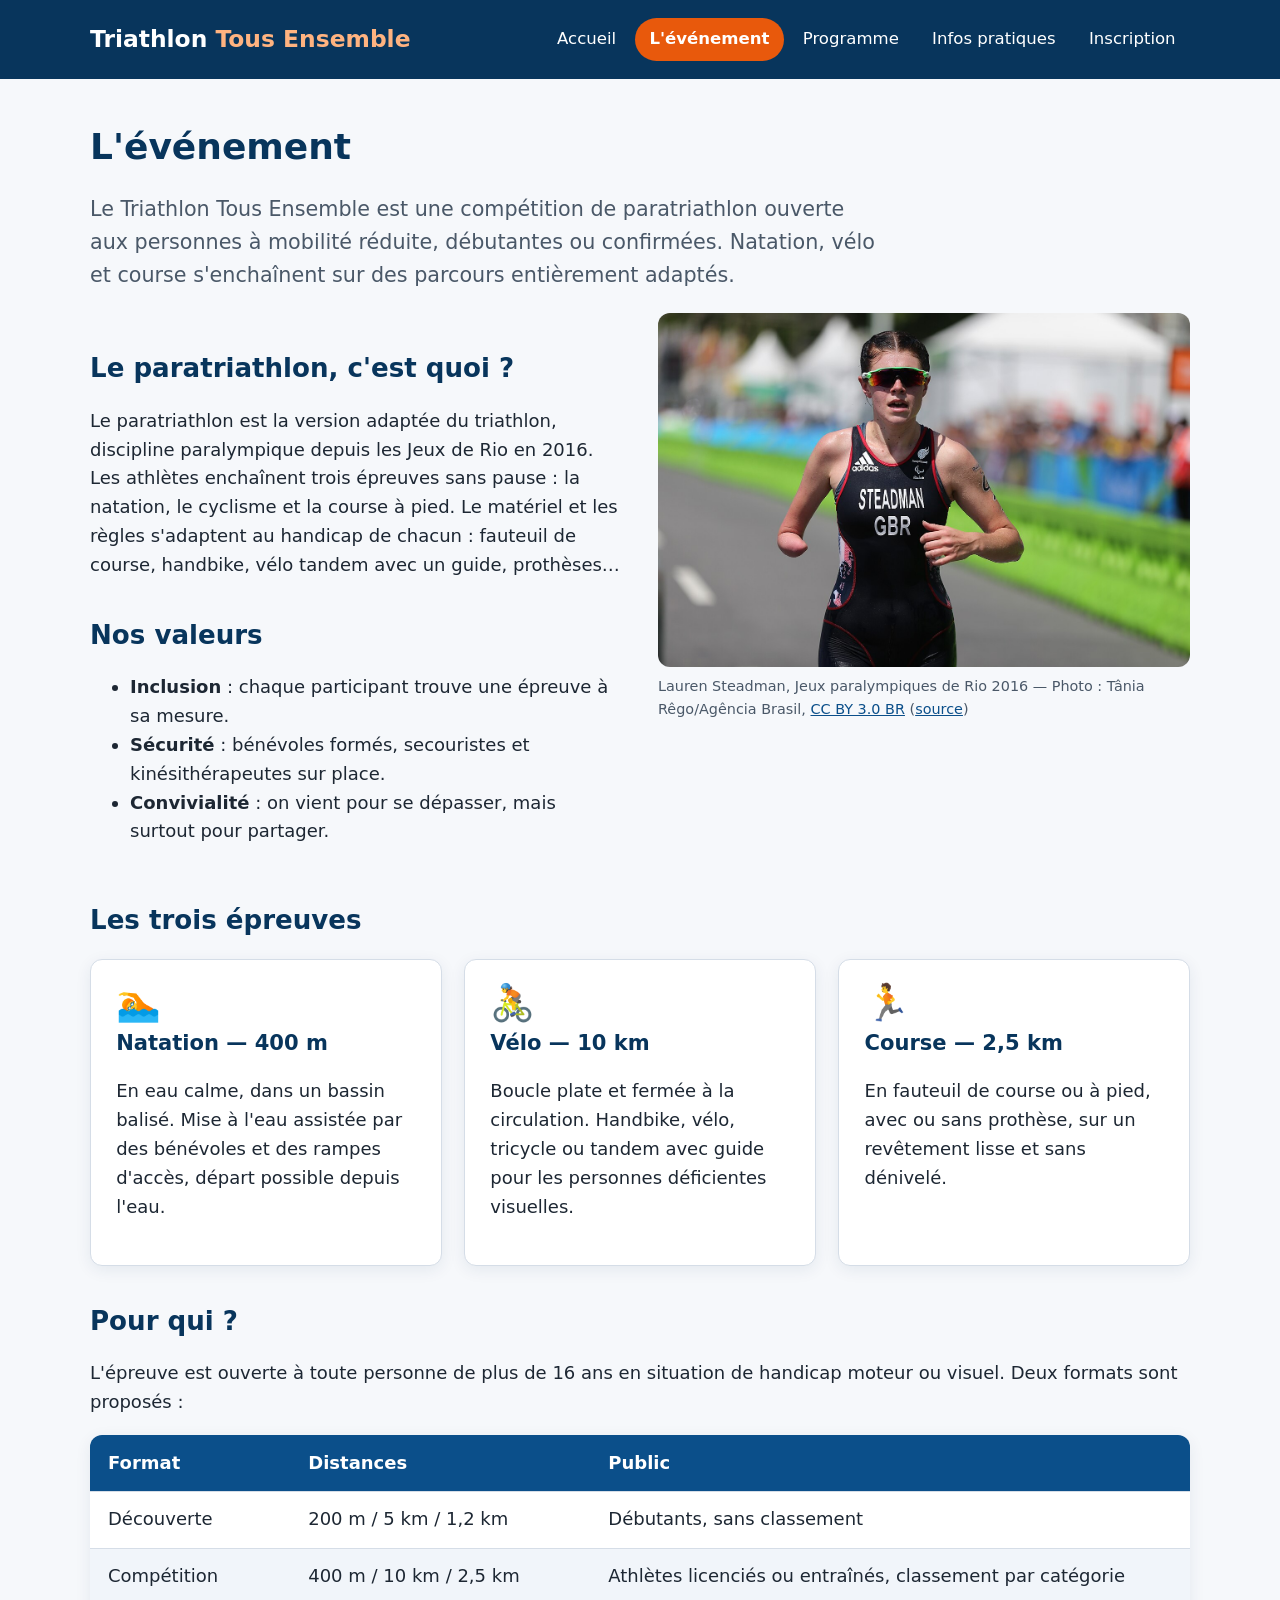
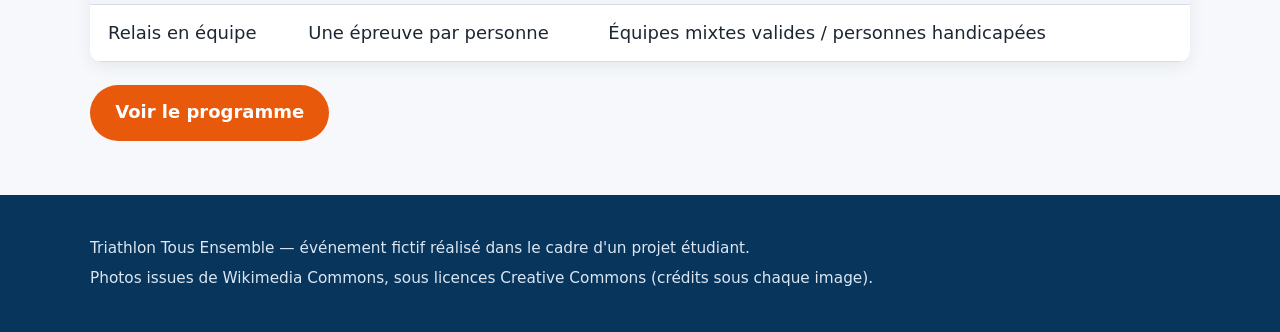
==== evenement.html @ c19a5265 "Site du Triathlon Tous Ensemble : 5 pages, style.css et 3 images Co-Authored-By: Claude Opus 5.5 <no" ====
<!DOCTYPE html>
<html lang="fr">
<head>
  <meta charset="UTF-8">
  <meta name="viewport" content="width=device-width, initial-scale=1.0">
  <title>L'événement — Triathlon Tous Ensemble</title>
  <meta name="description" content="Description du Triathlon Tous Ensemble, un triathlon adapté aux personnes à mobilité réduite.">
  <link rel="stylesheet" href="style.css">
</head>
<body>
  <a class="evitement" href="#contenu">Aller au contenu</a>

  <header class="entete">
    <div class="conteneur">
      <a class="logo" href="index.html">Triathlon <span>Tous Ensemble</span></a>
      <nav class="nav" aria-label="Navigation principale">
        <ul>
          <li><a href="index.html">Accueil</a></li>
          <li><a href="evenement.html" aria-current="page">L'événement</a></li>
          <li><a href="programme.html">Programme</a></li>
          <li><a href="infos-pratiques.html">Infos pratiques</a></li>
          <li><a href="inscription.html">Inscription</a></li>
        </ul>
      </nav>
    </div>
  </header>

  <main id="contenu" class="conteneur">
    <h1>L'événement</h1>
    <p class="chapeau">
      Le Triathlon Tous Ensemble est une compétition de paratriathlon ouverte aux
      personnes à mobilité réduite, débutantes ou confirmées. Natation, vélo et
      course s'enchaînent sur des parcours entièrement adaptés.
    </p>

    <div class="deux-colonnes">
      <div>
        <h2>Le paratriathlon, c'est quoi ?</h2>
        <p>
          Le paratriathlon est la version adaptée du triathlon, discipline
          paralympique depuis les Jeux de Rio en 2016. Les athlètes enchaînent
          trois épreuves sans pause : la natation, le cyclisme et la course à pied.
          Le matériel et les règles s'adaptent au handicap de chacun : fauteuil de
          course, handbike, vélo tandem avec un guide, prothèses…
        </p>
        <h2>Nos valeurs</h2>
        <ul>
          <li><strong>Inclusion</strong> : chaque participant trouve une épreuve à sa mesure.</li>
          <li><strong>Sécurité</strong> : bénévoles formés, secouristes et kinésithérapeutes sur place.</li>
          <li><strong>Convivialité</strong> : on vient pour se dépasser, mais surtout pour partager.</li>
        </ul>
      </div>
      <figure>
        <img src="images/course-a-pied.jpg" width="1280" height="853"
             alt="Une paratriathlète amputée d'un avant-bras court en tenue de compétition sur un parcours bordé de public.">
        <figcaption>
          Lauren Steadman, Jeux paralympiques de Rio 2016 — Photo : Tânia Rêgo/Agência Brasil,
          <a href="https://creativecommons.org/licenses/by/3.0/br/deed.fr">CC BY 3.0 BR</a>
          (<a href="https://commons.wikimedia.org/wiki/File:Lauren_Steadman_Rio2016.jpg">source</a>)
        </figcaption>
      </figure>
    </div>

    <h2>Les trois épreuves</h2>
    <div class="grille">
      <article class="carte">
        <div class="icone" aria-hidden="true">🏊</div>
        <h3>Natation — 400 m</h3>
        <p>
          En eau calme, dans un bassin balisé. Mise à l'eau assistée par des
          bénévoles et des rampes d'accès, départ possible depuis l'eau.
        </p>
      </article>
      <article class="carte">
        <div class="icone" aria-hidden="true">🚴</div>
        <h3>Vélo — 10 km</h3>
        <p>
          Boucle plate et fermée à la circulation. Handbike, vélo, tricycle ou
          tandem avec guide pour les personnes déficientes visuelles.
        </p>
      </article>
      <article class="carte">
        <div class="icone" aria-hidden="true">🏃</div>
        <h3>Course — 2,5 km</h3>
        <p>
          En fauteuil de course ou à pied, avec ou sans prothèse, sur un
          revêtement lisse et sans dénivelé.
        </p>
      </article>
    </div>

    <h2>Pour qui ?</h2>
    <p>
      L'épreuve est ouverte à toute personne de plus de 16 ans en situation de
      handicap moteur ou visuel. Deux formats sont proposés :
    </p>
    <table>
      <caption class="evitement">Formats de course proposés</caption>
      <thead>
        <tr>
          <th scope="col">Format</th>
          <th scope="col">Distances</th>
          <th scope="col">Public</th>
        </tr>
      </thead>
      <tbody>
        <tr>
          <td>Découverte</td>
          <td>200 m / 5 km / 1,2 km</td>
          <td>Débutants, sans classement</td>
        </tr>
        <tr>
          <td>Compétition</td>
          <td>400 m / 10 km / 2,5 km</td>
          <td>Athlètes licenciés ou entraînés, classement par catégorie</td>
        </tr>
        <tr>
          <td>Relais en équipe</td>
          <td>Une épreuve par personne</td>
          <td>Équipes mixtes valides / personnes handicapées</td>
        </tr>
      </tbody>
    </table>

    <div class="actions">
      <a class="bouton" href="programme.html">Voir le programme</a>
    </div>
  </main>

  <footer class="pied">
    <div class="conteneur">
      <p>Triathlon Tous Ensemble — événement fictif réalisé dans le cadre d'un projet étudiant.</p>
      <p>Photos issues de Wikimedia Commons, sous licences Creative Commons (crédits sous chaque image).</p>
    </div>
  </footer>
</body>
</html>
---- style.css ----
/* =========================================================
   Triathlon Tous Ensemble — feuille de style
   ========================================================= */

:root {
  --bleu: #0b4f8a;
  --bleu-fonce: #08355c;
  --orange: #e8590c;
  --vert: #2b8a3e;
  --fond: #f6f8fb;
  --carte: #ffffff;
  --texte: #1d2733;
  --texte-doux: #4a5868;
  --bordure: #d5dde7;
  --rayon: 12px;
  --ombre: 0 4px 16px rgba(8, 53, 92, 0.08);
}

* {
  box-sizing: border-box;
}

html {
  font-size: 112.5%; /* texte un peu plus grand pour la lisibilité */
}

body {
  margin: 0;
  font-family: "Segoe UI", system-ui, -apple-system, Roboto, Arial, sans-serif;
  line-height: 1.6;
  color: var(--texte);
  background: var(--fond);
}

img {
  max-width: 100%;
  height: auto;
  display: block;
}

a {
  color: var(--bleu);
}

a:hover {
  color: var(--orange);
}

/* Focus clavier bien visible (accessibilité) */
a:focus-visible,
button:focus-visible,
input:focus-visible,
select:focus-visible,
textarea:focus-visible {
  outline: 3px solid var(--orange);
  outline-offset: 3px;
}

/* Lien d'évitement */
.evitement {
  position: absolute;
  left: -9999px;
  top: 0;
  background: var(--orange);
  color: #fff;
  padding: 0.6rem 1rem;
  z-index: 100;
}

.evitement:focus {
  left: 1rem;
}

/* ---------- En-tête et navigation ---------- */

.entete {
  background: var(--bleu-fonce);
  color: #fff;
}

.entete .conteneur {
  display: flex;
  flex-wrap: wrap;
  align-items: center;
  justify-content: space-between;
  gap: 0.75rem 2rem;
  padding-top: 1rem;
  padding-bottom: 1rem;
}

.logo {
  font-size: 1.3rem;
  font-weight: 700;
  color: #fff;
  text-decoration: none;
}

.logo span {
  color: #ffb380;
}

.logo:hover {
  color: #fff;
}

.nav ul {
  list-style: none;
  margin: 0;
  padding: 0;
  display: flex;
  flex-wrap: wrap;
  gap: 0.25rem;
}

.nav a {
  display: block;
  padding: 0.45rem 0.8rem;
  border-radius: 999px;
  color: #fff;
  text-decoration: none;
  font-size: 0.92rem;
}

.nav a:hover {
  background: rgba(255, 255, 255, 0.15);
  color: #fff;
}

.nav a[aria-current="page"] {
  background: var(--orange);
  font-weight: 600;
}

/* ---------- Mise en page ---------- */

.conteneur {
  width: min(1100px, 100% - 2rem);
  margin-inline: auto;
}

main {
  padding: 2.5rem 0 3rem;
}

h1,
h2,
h3 {
  line-height: 1.25;
  color: var(--bleu-fonce);
}

h1 {
  font-size: 2rem;
  margin-top: 0;
}

h2 {
  font-size: 1.45rem;
  margin-top: 2.2rem;
}

.chapeau {
  font-size: 1.15rem;
  color: var(--texte-doux);
  max-width: 60ch;
}

/* Bandeau d'accueil */
.banniere {
  display: grid;
  grid-template-columns: 1.1fr 1fr;
  gap: 2rem;
  align-items: center;
  background: var(--carte);
  border-radius: var(--rayon);
  box-shadow: var(--ombre);
  padding: 2rem;
}

.banniere h1 {
  font-size: 2.2rem;
}

.etiquette {
  display: inline-block;
  background: #fff1e6;
  color: #a33f06;
  font-weight: 600;
  font-size: 0.85rem;
  padding: 0.25rem 0.7rem;
  border-radius: 999px;
  margin-bottom: 0.8rem;
}

/* Cartes */
.grille {
  display: grid;
  grid-template-columns: repeat(auto-fit, minmax(240px, 1fr));
  gap: 1.25rem;
  margin-top: 1.25rem;
}

.carte {
  background: var(--carte);
  border: 1px solid var(--bordure);
  border-radius: var(--rayon);
  padding: 1.4rem;
  box-shadow: var(--ombre);
}

.carte h2,
.carte h3 {
  margin-top: 0;
}

.carte .icone {
  font-size: 2rem;
  line-height: 1;
  margin-bottom: 0.5rem;
}

/* Bloc à compléter par l'étudiant */
.a-completer {
  background: #fff8db;
  border: 1px dashed #c9a400;
  padding: 0 0.3rem;
  border-radius: 4px;
}

/* Figures et crédits photo */
figure {
  margin: 0;
}

figure img {
  border-radius: var(--rayon);
}

figcaption {
  font-size: 0.8rem;
  color: var(--texte-doux);
  margin-top: 0.4rem;
}

.deux-colonnes {
  display: grid;
  grid-template-columns: 1fr 1fr;
  gap: 2rem;
  align-items: start;
}

/* Boutons */
.bouton {
  display: inline-block;
  background: var(--orange);
  color: #fff;
  font-weight: 600;
  text-decoration: none;
  padding: 0.75rem 1.4rem;
  border: none;
  border-radius: 999px;
  font-size: 1rem;
  cursor: pointer;
}

.bouton:hover {
  background: #c94a06;
  color: #fff;
}

.bouton.secondaire {
  background: transparent;
  color: var(--bleu);
  border: 2px solid var(--bleu);
}

.bouton.secondaire:hover {
  background: var(--bleu);
  color: #fff;
}

.actions {
  display: flex;
  flex-wrap: wrap;
  gap: 0.75rem;
  margin-top: 1.25rem;
}

/* ---------- Programme (frise) ---------- */

.frise {
  list-style: none;
  padding: 0;
  margin: 1.5rem 0 0;
  border-left: 4px solid var(--bleu);
}

.frise li {
  position: relative;
  padding: 0 0 1.5rem 1.5rem;
}

.frise li::before {
  content: "";
  position: absolute;
  left: -12px;
  top: 0.35rem;
  width: 20px;
  height: 20px;
  border-radius: 50%;
  background: var(--carte);
  border: 4px solid var(--orange);
}

.frise .heure {
  display: inline-block;
  font-weight: 700;
  color: var(--bleu-fonce);
  min-width: 4.5rem;
}

.frise h3 {
  display: inline;
  font-size: 1.1rem;
}

.frise p {
  margin: 0.3rem 0 0;
  color: var(--texte-doux);
}

/* ---------- Tableaux ---------- */

table {
  width: 100%;
  border-collapse: collapse;
  background: var(--carte);
  border-radius: var(--rayon);
  overflow: hidden;
  box-shadow: var(--ombre);
  margin-top: 1rem;
}

th,
td {
  text-align: left;
  padding: 0.75rem 1rem;
  border-bottom: 1px solid var(--bordure);
}

th {
  background: var(--bleu);
  color: #fff;
}

tbody tr:nth-child(even) {
  background: #f1f5fa;
}

/* ---------- Formulaire ---------- */

.formulaire {
  background: var(--carte);
  border: 1px solid var(--bordure);
  border-radius: var(--rayon);
  padding: 2rem;
  box-shadow: var(--ombre);
  max-width: 760px;
}

fieldset {
  border: 1px solid var(--bordure);
  border-radius: var(--rayon);
  padding: 1rem 1.25rem 1.25rem;
  margin: 0 0 1.5rem;
}

legend {
  font-weight: 700;
  color: var(--bleu-fonce);
  padding: 0 0.4rem;
}

.champ {
  margin-top: 1rem;
}

.champ label {
  display: block;
  font-weight: 600;
  margin-bottom: 0.3rem;
}

.ligne {
  display: grid;
  grid-template-columns: 1fr 1fr;
  gap: 0 1rem;
}

input[type="text"],
input[type="email"],
input[type="tel"],
input[type="date"],
select,
textarea {
  width: 100%;
  padding: 0.65rem 0.75rem;
  font: inherit;
  border: 2px solid var(--bordure);
  border-radius: 8px;
  background: #fff;
}

input:focus,
select:focus,
textarea:focus {
  border-color: var(--bleu);
}

.choix {
  display: flex;
  align-items: flex-start;
  gap: 0.5rem;
  margin-top: 0.5rem;
  font-weight: 400;
}

.choix input {
  width: 1.2rem;
  height: 1.2rem;
  margin-top: 0.25rem;
  flex-shrink: 0;
}

.aide {
  font-size: 0.85rem;
  color: var(--texte-doux);
  margin: 0.25rem 0 0;
}

.obligatoire {
  color: #b02a00;
}

.confirmation {
  background: #e8f6ec;
  border: 2px solid var(--vert);
  border-radius: var(--rayon);
  padding: 1rem 1.25rem;
  margin-bottom: 1.5rem;
}

/* ---------- Pied de page ---------- */

.pied {
  background: var(--bleu-fonce);
  color: #dbe6f3;
  padding: 2rem 0;
  font-size: 0.85rem;
}

.pied a {
  color: #fff;
}

.pied p {
  margin: 0.3rem 0;
}

/* ---------- Écrans étroits ---------- */

@media (max-width: 760px) {
  html {
    font-size: 100%;
  }

  .banniere,
  .deux-colonnes,
  .ligne {
    grid-template-columns: 1fr;
  }

  .banniere {
    padding: 1.25rem;
  }

  .banniere h1,
  h1 {
    font-size: 1.7rem;
  }

  .formulaire {
    padding: 1.25rem;
  }

  table {
    font-size: 0.9rem;
  }

  th,
  td {
    padding: 0.6rem;
  }
}
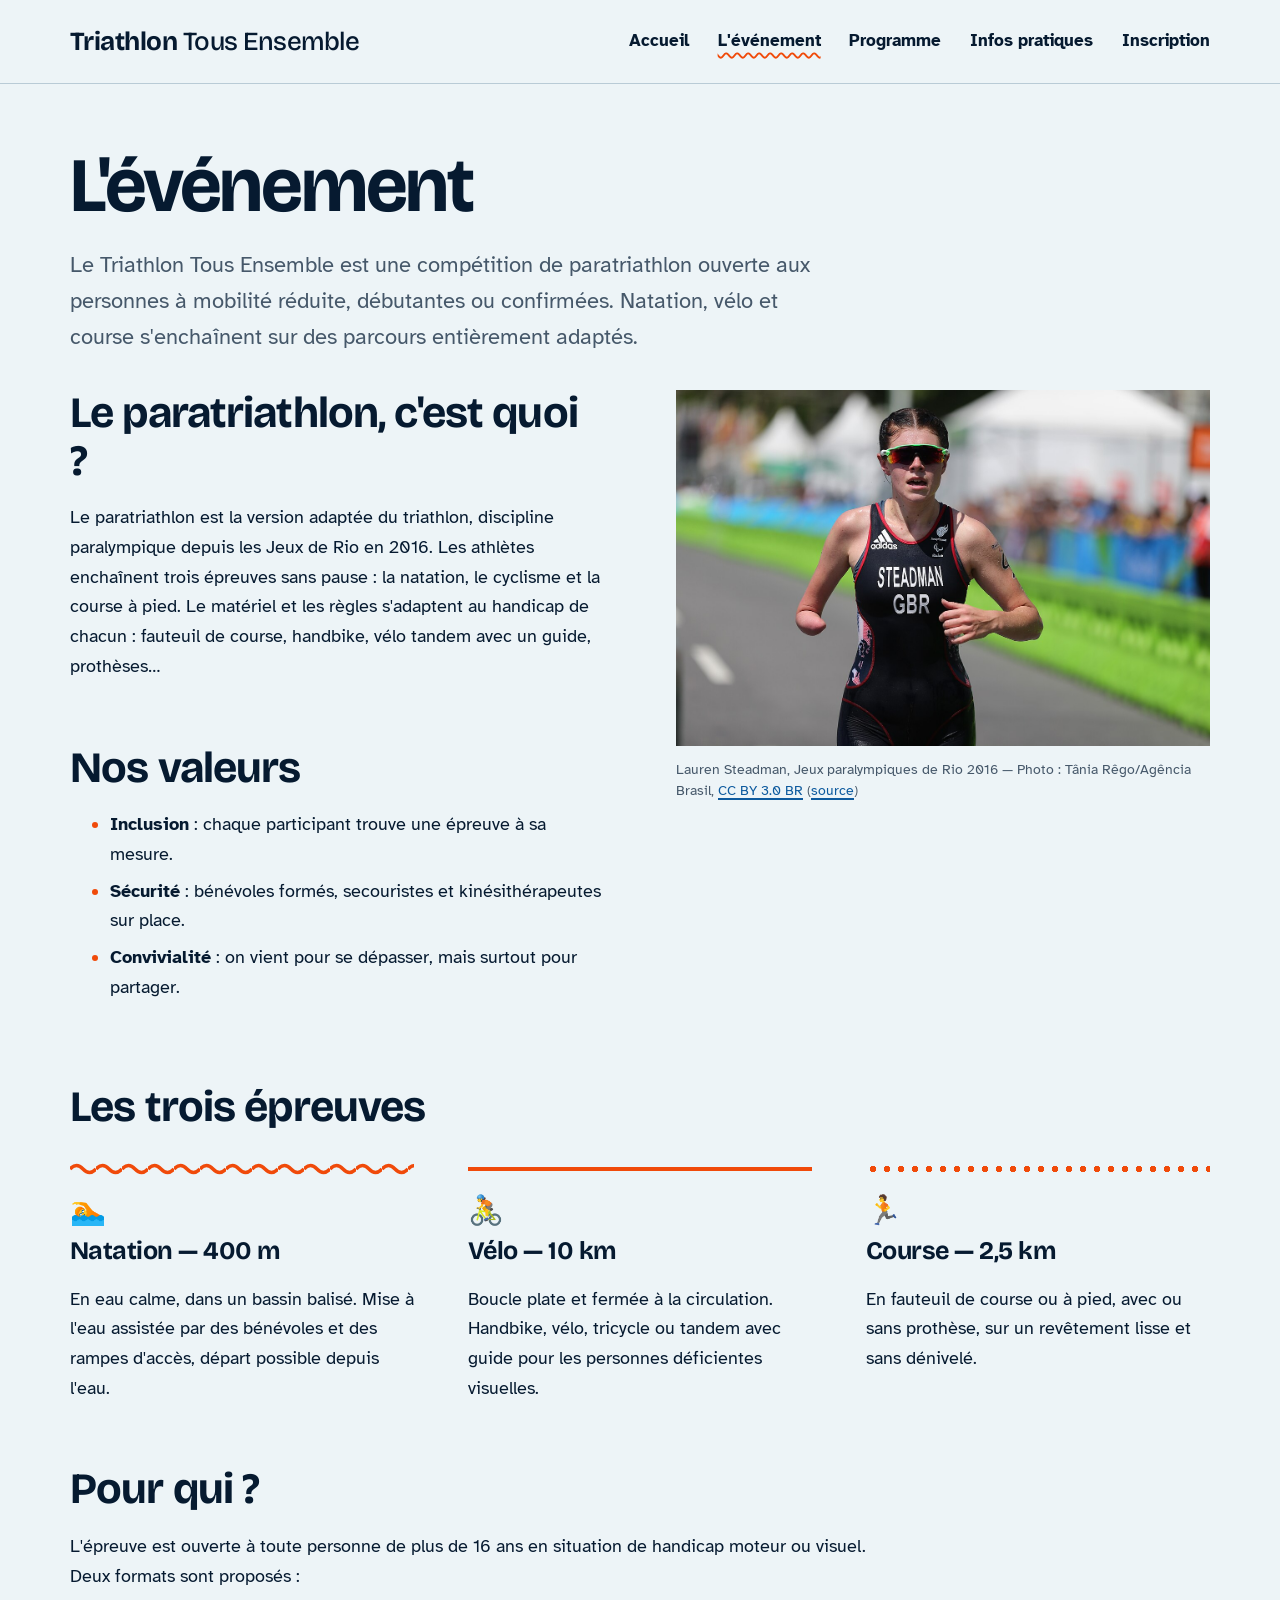
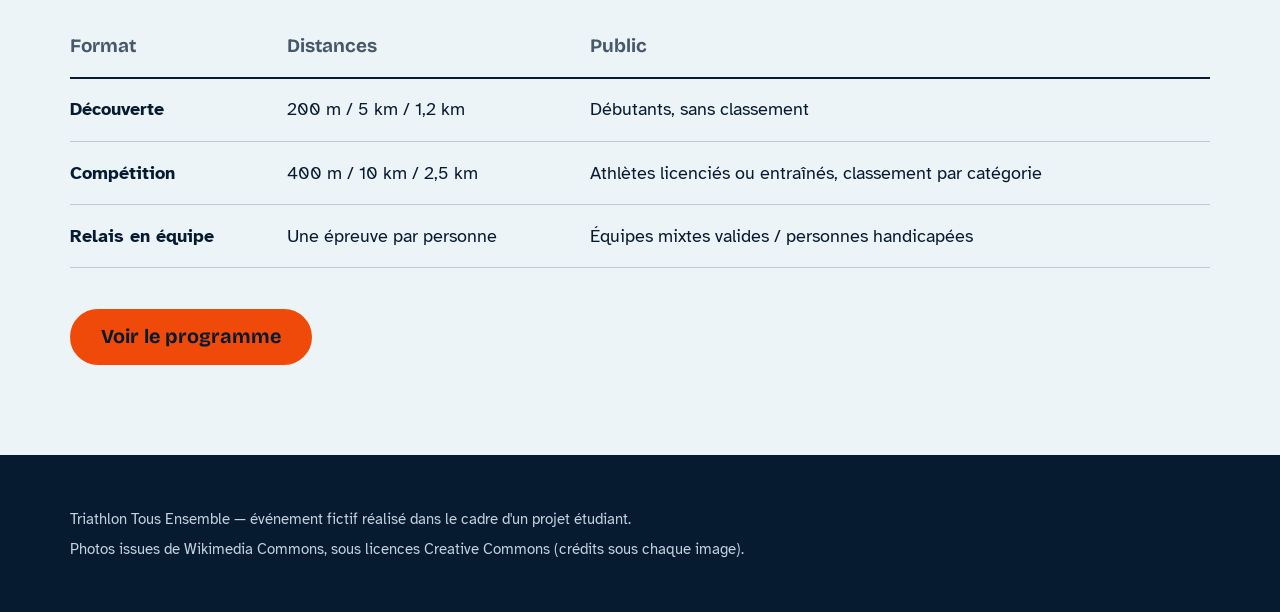
==== commit ba4abfcc: "Refonte du design : le parcours comme signature visuelle Nouveau style.css (palette eau/bouée, Brico" ====
--- a/evenement.html
+++ b/evenement.html
@@ -5,6 +5,9 @@
   <meta name="viewport" content="width=device-width, initial-scale=1.0">
   <title>L'événement — Triathlon Tous Ensemble</title>
   <meta name="description" content="Description du Triathlon Tous Ensemble, un triathlon adapté aux personnes à mobilité réduite.">
+  <link rel="preconnect" href="https://fonts.googleapis.com">
+  <link rel="preconnect" href="https://fonts.gstatic.com" crossorigin>
+  <link href="https://fonts.googleapis.com/css2?family=Atkinson+Hyperlegible:ital,wght@0,400;0,700;1,400&family=Bricolage+Grotesque:opsz,wght@12..96,500..800&display=swap" rel="stylesheet">
   <link rel="stylesheet" href="style.css">
 </head>
 <body>
@@ -63,7 +66,7 @@
 
     <h2>Les trois épreuves</h2>
     <div class="grille">
-      <article class="carte">
+      <article class="carte nage">
         <div class="icone" aria-hidden="true">🏊</div>
         <h3>Natation — 400 m</h3>
         <p>
@@ -71,7 +74,7 @@
           bénévoles et des rampes d'accès, départ possible depuis l'eau.
         </p>
       </article>
-      <article class="carte">
+      <article class="carte velo">
         <div class="icone" aria-hidden="true">🚴</div>
         <h3>Vélo — 10 km</h3>
         <p>
@@ -79,7 +82,7 @@
           tandem avec guide pour les personnes déficientes visuelles.
         </p>
       </article>
-      <article class="carte">
+      <article class="carte course">
         <div class="icone" aria-hidden="true">🏃</div>
         <h3>Course — 2,5 km</h3>
         <p>
--- a/style.css
+++ b/style.css
@@ -1,19 +1,29 @@
 /* =========================================================
    Triathlon Tous Ensemble — feuille de style
+   Idée : le parcours est un seul trait qui change de nature
+   selon l'épreuve — vague (natation), trait plein (vélo),
+   points (course à pied). Ce trait est la signature du site.
+   Polices : Bricolage Grotesque (titres), Atkinson
+   Hyperlegible (texte, conçue pour la basse vision).
    ========================================================= */
 
 :root {
-  --bleu: #0b4f8a;
-  --bleu-fonce: #08355c;
-  --orange: #e8590c;
-  --vert: #2b8a3e;
-  --fond: #f6f8fb;
-  --carte: #ffffff;
-  --texte: #1d2733;
-  --texte-doux: #4a5868;
-  --bordure: #d5dde7;
-  --rayon: 12px;
-  --ombre: 0 4px 16px rgba(8, 53, 92, 0.08);
+  --eau: #061a30;       /* texte, pied de page */
+  --lac: #0d5a9e;       /* liens */
+  --ecume: #edf4f7;    /* fond de page */
+  --blanc: #ffffff;
+  --bouee: #f04a0a;     /* accent : bouées de nage */
+  --brume: #46586a;     /* texte secondaire */
+  --trait: #b9cbd6;     /* filets */
+  --vert: #1f6b34;
+
+  --titre: "Bricolage Grotesque", "Helvetica Neue", Arial, sans-serif;
+  --texte: "Atkinson Hyperlegible", "Segoe UI", system-ui, -apple-system, Arial, sans-serif;
+
+  /* Les trois traits du parcours (valeur complète de `background`) */
+  --trace-nage: url("data:image/svg+xml,%3Csvg xmlns='http://www.w3.org/2000/svg' width='26' height='12' viewBox='0 0 26 12'%3E%3Cpath d='M0 6 Q6.5 -1 13 6 T26 6' fill='none' stroke='%23f04a0a' stroke-width='3.5'/%3E%3C/svg%3E") repeat-x 0 50% / 26px 12px;
+  --trace-velo: linear-gradient(var(--bouee), var(--bouee)) 0 50% / 100% 4px no-repeat;
+  --trace-course: radial-gradient(circle, var(--bouee) 3px, transparent 3.5px) 0 50% / 14px 12px repeat-x;
 }
 
 * {
@@ -26,10 +36,10 @@
 
 body {
   margin: 0;
-  font-family: "Segoe UI", system-ui, -apple-system, Roboto, Arial, sans-serif;
-  line-height: 1.6;
-  color: var(--texte);
-  background: var(--fond);
+  font-family: var(--texte);
+  line-height: 1.65;
+  color: var(--eau);
+  background: var(--ecume);
 }
 
 img {
@@ -39,11 +49,13 @@
 }
 
 a {
-  color: var(--bleu);
+  color: var(--lac);
+  text-decoration-thickness: 2px;
+  text-underline-offset: 3px;
 }
 
 a:hover {
-  color: var(--orange);
+  color: var(--bouee);
 }
 
 /* Focus clavier bien visible (accessibilité) */
@@ -52,8 +64,9 @@
 input:focus-visible,
 select:focus-visible,
 textarea:focus-visible {
-  outline: 3px solid var(--orange);
+  outline: 3px solid var(--eau);
   outline-offset: 3px;
+  box-shadow: 0 0 0 6px var(--bouee);
 }
 
 /* Lien d'évitement */
@@ -61,21 +74,22 @@
   position: absolute;
   left: -9999px;
   top: 0;
-  background: var(--orange);
-  color: #fff;
+  background: var(--bouee);
+  color: var(--eau);
+  font-weight: 700;
   padding: 0.6rem 1rem;
   z-index: 100;
 }
 
 .evitement:focus {
   left: 1rem;
+  top: 1rem;
 }
 
 /* ---------- En-tête et navigation ---------- */
 
 .entete {
-  background: var(--bleu-fonce);
-  color: #fff;
+  border-bottom: 1px solid var(--trait);
 }
 
 .entete .conteneur {
@@ -84,23 +98,25 @@
   align-items: center;
   justify-content: space-between;
   gap: 0.75rem 2rem;
-  padding-top: 1rem;
-  padding-bottom: 1rem;
+  padding-top: 1.1rem;
+  padding-bottom: 1.1rem;
 }
 
 .logo {
-  font-size: 1.3rem;
-  font-weight: 700;
-  color: #fff;
+  font-family: var(--titre);
+  font-size: 1.45rem;
+  font-weight: 700;
+  letter-spacing: -0.02em;
+  color: var(--eau);
   text-decoration: none;
 }
 
 .logo span {
-  color: #ffb380;
+  font-weight: 500;
 }
 
 .logo:hover {
-  color: #fff;
+  color: var(--eau);
 }
 
 .nav ul {
@@ -109,103 +125,195 @@
   padding: 0;
   display: flex;
   flex-wrap: wrap;
-  gap: 0.25rem;
+  gap: 0.25rem 1.6rem;
+}
+
+.nav li + li {
+  margin-top: 0;
 }
 
 .nav a {
   display: block;
-  padding: 0.45rem 0.8rem;
-  border-radius: 999px;
-  color: #fff;
+  padding: 0.3rem 0;
+  color: var(--eau);
   text-decoration: none;
-  font-size: 0.92rem;
+  font-weight: 700;
+  font-size: 0.95rem;
 }
 
 .nav a:hover {
-  background: rgba(255, 255, 255, 0.15);
-  color: #fff;
-}
-
+  color: var(--lac);
+  text-decoration: underline;
+  text-decoration-thickness: 2px;
+}
+
+/* la page courante est soulignée d'une vague : le trait de la natation */
 .nav a[aria-current="page"] {
-  background: var(--orange);
-  font-weight: 600;
+  text-decoration: underline wavy var(--bouee);
+  text-decoration-thickness: 2px;
+  text-underline-offset: 6px;
 }
 
 /* ---------- Mise en page ---------- */
 
 .conteneur {
-  width: min(1100px, 100% - 2rem);
+  width: min(1140px, 100% - 2.5rem);
   margin-inline: auto;
 }
 
 main {
-  padding: 2.5rem 0 3rem;
+  padding: 3.5rem 0 5rem;
 }
 
 h1,
 h2,
+h3,
+legend {
+  font-family: var(--titre);
+  color: var(--eau);
+  letter-spacing: -0.02em;
+}
+
+h1 {
+  font-size: clamp(2.6rem, 6vw, 4.4rem);
+  font-weight: 700;
+  line-height: 1.02;
+  letter-spacing: -0.03em;
+  margin: 0 0 1.25rem;
+  max-width: 16ch;
+}
+
+h2 {
+  font-size: clamp(1.8rem, 3.4vw, 2.4rem);
+  font-weight: 700;
+  line-height: 1.1;
+  margin: 3.5rem 0 1rem;
+}
+
 h3 {
-  line-height: 1.25;
-  color: var(--bleu-fonce);
-}
-
-h1 {
-  font-size: 2rem;
-  margin-top: 0;
-}
-
-h2 {
-  font-size: 1.45rem;
-  margin-top: 2.2rem;
+  font-size: 1.4rem;
+  font-weight: 700;
+  line-height: 1.2;
+  margin: 0 0 0.5rem;
 }
 
 .chapeau {
-  font-size: 1.15rem;
-  color: var(--texte-doux);
-  max-width: 60ch;
-}
-
-/* Bandeau d'accueil */
+  font-size: 1.2rem;
+  color: var(--brume);
+  max-width: 54ch;
+  margin: 0 0 2rem;
+}
+
+main > p,
+main > ul {
+  max-width: 68ch;
+}
+
+li + li {
+  margin-top: 0.4rem;
+}
+
+li::marker {
+  color: var(--bouee);
+}
+
+/* ---------- Accueil ---------- */
+
 .banniere {
   display: grid;
-  grid-template-columns: 1.1fr 1fr;
-  gap: 2rem;
-  align-items: center;
-  background: var(--carte);
-  border-radius: var(--rayon);
-  box-shadow: var(--ombre);
-  padding: 2rem;
-}
-
-.banniere h1 {
-  font-size: 2.2rem;
-}
-
-.etiquette {
-  display: inline-block;
-  background: #fff1e6;
-  color: #a33f06;
-  font-weight: 600;
-  font-size: 0.85rem;
-  padding: 0.25rem 0.7rem;
-  border-radius: 999px;
-  margin-bottom: 0.8rem;
-}
-
-/* Cartes */
+  grid-template-columns: 1.05fr 1fr;
+  gap: 4rem;
+  align-items: start;
+}
+
+.banniere figure img {
+  width: 100%;
+  height: 100%;
+  min-height: 420px;
+  max-height: 600px;
+  object-fit: cover;
+}
+
+.rendez-vous {
+  margin: 0 0 1.5rem;
+  font-size: 1.05rem;
+}
+
+/* Le parcours : trois épreuves, un seul trait */
+.parcours {
+  display: flex;
+  list-style: none;
+  margin: 2.5rem 0 0;
+  padding: 0;
+  max-width: 34rem;
+  animation: tracer 1.6s cubic-bezier(0.4, 0, 0.2, 1) both;
+}
+
+.parcours li {
+  flex: 1;
+  margin: 0;
+  position: relative;
+  padding: 0 0.5rem 1.6rem 0;
+}
+
+.parcours li::after {
+  content: "";
+  position: absolute;
+  left: 0;
+  right: 0;
+  bottom: 0;
+  height: 12px;
+}
+
+.parcours span {
+  display: block;
+  font-size: 0.9rem;
+  color: var(--brume);
+}
+
+.parcours strong {
+  display: block;
+  font-family: var(--titre);
+  font-size: 2rem;
+  font-weight: 700;
+  line-height: 1.1;
+  letter-spacing: -0.02em;
+}
+
+.nage::after {
+  background: var(--trace-nage);
+}
+
+.velo::after {
+  background: var(--trace-velo);
+}
+
+.course::after {
+  background: var(--trace-course);
+}
+
+@keyframes tracer {
+  from {
+    clip-path: inset(0 100% 0 0);
+  }
+  to {
+    clip-path: inset(0 0 0 0);
+  }
+}
+
+/* ---------- Colonnes d'information (sans boîtes) ---------- */
+
 .grille {
   display: grid;
-  grid-template-columns: repeat(auto-fit, minmax(240px, 1fr));
-  gap: 1.25rem;
-  margin-top: 1.25rem;
+  grid-template-columns: repeat(auto-fit, minmax(250px, 1fr));
+  gap: 2.5rem 3rem;
+  margin-top: 1.75rem;
 }
 
 .carte {
-  background: var(--carte);
-  border: 1px solid var(--bordure);
-  border-radius: var(--rayon);
-  padding: 1.4rem;
-  box-shadow: var(--ombre);
+  position: relative;
+  border-top: 2px solid var(--eau);
+  padding-top: 1.1rem;
 }
 
 .carte h2,
@@ -213,77 +321,124 @@
   margin-top: 0;
 }
 
+.carte h2 {
+  font-size: 1.6rem;
+}
+
+.carte p:last-child {
+  margin-bottom: 0;
+}
+
 .carte .icone {
-  font-size: 2rem;
+  font-size: 1.6rem;
   line-height: 1;
-  margin-bottom: 0.5rem;
+  margin-bottom: 0.6rem;
+}
+
+/* Cartes des épreuves : le trait remplace le filet */
+.carte.nage,
+.carte.velo,
+.carte.course {
+  border-top: none;
+  padding-top: 1.9rem;
+}
+
+.carte.nage::before,
+.carte.velo::before,
+.carte.course::before {
+  content: "";
+  position: absolute;
+  left: 0;
+  right: 0;
+  top: 0;
+  height: 12px;
+}
+
+.carte.nage::before {
+  background: var(--trace-nage);
+}
+
+.carte.velo::before {
+  background: var(--trace-velo);
+}
+
+.carte.course::before {
+  background: var(--trace-course);
 }
 
 /* Bloc à compléter par l'étudiant */
 .a-completer {
-  background: #fff8db;
-  border: 1px dashed #c9a400;
+  background: #fff3b8;
+  border: 1px dashed #8a6a00;
   padding: 0 0.3rem;
-  border-radius: 4px;
-}
-
-/* Figures et crédits photo */
+  border-radius: 3px;
+}
+
+/* ---------- Figures et crédits photo ---------- */
+
 figure {
   margin: 0;
 }
 
-figure img {
-  border-radius: var(--rayon);
-}
-
 figcaption {
-  font-size: 0.8rem;
-  color: var(--texte-doux);
-  margin-top: 0.4rem;
+  font-size: 0.78rem;
+  line-height: 1.5;
+  color: var(--brume);
+  margin-top: 0.7rem;
+  max-width: 60ch;
 }
 
 .deux-colonnes {
   display: grid;
   grid-template-columns: 1fr 1fr;
-  gap: 2rem;
+  gap: 4rem;
   align-items: start;
 }
 
-/* Boutons */
+.deux-colonnes > div > h2:first-child {
+  margin-top: 0;
+}
+
+/* ---------- Boutons ---------- */
+
 .bouton {
   display: inline-block;
-  background: var(--orange);
-  color: #fff;
-  font-weight: 600;
+  background: var(--bouee);
+  color: var(--eau);
+  font-family: var(--titre);
+  font-weight: 700;
+  font-size: 1.1rem;
+  line-height: 1.2;
   text-decoration: none;
-  padding: 0.75rem 1.4rem;
-  border: none;
+  padding: 0.8rem 1.6rem;
+  border: 2px solid var(--bouee);
   border-radius: 999px;
-  font-size: 1rem;
   cursor: pointer;
+  transition: background-color 0.15s ease, border-color 0.15s ease;
 }
 
 .bouton:hover {
-  background: #c94a06;
-  color: #fff;
+  background: var(--eau);
+  border-color: var(--eau);
+  color: var(--blanc);
 }
 
 .bouton.secondaire {
   background: transparent;
-  color: var(--bleu);
-  border: 2px solid var(--bleu);
+  border-color: var(--eau);
+  color: var(--eau);
 }
 
 .bouton.secondaire:hover {
-  background: var(--bleu);
-  color: #fff;
+  background: var(--eau);
+  color: var(--blanc);
 }
 
 .actions {
   display: flex;
   flex-wrap: wrap;
-  gap: 0.75rem;
-  margin-top: 1.25rem;
+  gap: 0.9rem;
+  margin-top: 2.25rem;
 }
 
 /* ---------- Programme (frise) ---------- */
@@ -291,42 +446,67 @@
 .frise {
   list-style: none;
   padding: 0;
-  margin: 1.5rem 0 0;
-  border-left: 4px solid var(--bleu);
+  margin: 2.5rem 0 0;
+  max-width: 760px;
 }
 
 .frise li {
   position: relative;
-  padding: 0 0 1.5rem 1.5rem;
-}
-
+  display: grid;
+  grid-template-columns: 6rem 1fr;
+  column-gap: 2.2rem;
+  margin: 0;
+  padding-bottom: 1.9rem;
+}
+
+/* point d'étape */
 .frise li::before {
   content: "";
   position: absolute;
-  left: -12px;
-  top: 0.35rem;
-  width: 20px;
-  height: 20px;
+  z-index: 1;
+  left: calc(6rem + 1.1rem - 7px);
+  top: 0.6rem;
+  width: 14px;
+  height: 14px;
   border-radius: 50%;
-  background: var(--carte);
-  border: 4px solid var(--orange);
+  background: var(--bouee);
+}
+
+/* trait entre deux étapes */
+.frise li::after {
+  content: "";
+  position: absolute;
+  left: calc(6rem + 1.1rem - 1px);
+  top: 1rem;
+  bottom: -0.6rem;
+  width: 2px;
+  background: var(--trait);
+}
+
+.frise li:last-child::after {
+  display: none;
 }
 
 .frise .heure {
-  display: inline-block;
-  font-weight: 700;
-  color: var(--bleu-fonce);
-  min-width: 4.5rem;
+  grid-row: span 2;
+  text-align: right;
+  font-family: var(--titre);
+  font-weight: 700;
+  font-size: 1.5rem;
+  line-height: 1.5;
+  letter-spacing: -0.02em;
+  white-space: nowrap;
+  font-variant-numeric: tabular-nums;
 }
 
 .frise h3 {
-  display: inline;
-  font-size: 1.1rem;
+  margin: 0.2rem 0 0;
 }
 
 .frise p {
-  margin: 0.3rem 0 0;
-  color: var(--texte-doux);
+  margin: 0.2rem 0 0;
+  color: var(--brume);
+  max-width: 54ch;
 }
 
 /* ---------- Tableaux ---------- */
@@ -334,67 +514,75 @@
 table {
   width: 100%;
   border-collapse: collapse;
-  background: var(--carte);
-  border-radius: var(--rayon);
-  overflow: hidden;
-  box-shadow: var(--ombre);
-  margin-top: 1rem;
+  margin-top: 1.25rem;
 }
 
 th,
 td {
   text-align: left;
-  padding: 0.75rem 1rem;
-  border-bottom: 1px solid var(--bordure);
+  vertical-align: top;
+  padding: 0.9rem 1.2rem 0.9rem 0;
+  border-bottom: 1px solid var(--trait);
 }
 
 th {
-  background: var(--bleu);
-  color: #fff;
-}
-
-tbody tr:nth-child(even) {
-  background: #f1f5fa;
+  font-family: var(--titre);
+  font-weight: 700;
+  font-size: 1.05rem;
+  color: var(--brume);
+  border-bottom: 2px solid var(--eau);
+}
+
+td:first-child {
+  font-weight: 700;
+}
+
+tbody tr:hover {
+  background: var(--blanc);
 }
 
 /* ---------- Formulaire ---------- */
 
 .formulaire {
-  background: var(--carte);
-  border: 1px solid var(--bordure);
-  border-radius: var(--rayon);
-  padding: 2rem;
-  box-shadow: var(--ombre);
-  max-width: 760px;
+  background: var(--blanc);
+  border-top: 4px solid var(--eau);
+  padding: 2.2rem 2.4rem 2.4rem;
+  max-width: 780px;
 }
 
 fieldset {
-  border: 1px solid var(--bordure);
-  border-radius: var(--rayon);
-  padding: 1rem 1.25rem 1.25rem;
-  margin: 0 0 1.5rem;
+  border: none;
+  border-top: 1px solid var(--trait);
+  padding: 1.1rem 0 0.4rem;
+  margin: 0 0 1.8rem;
+}
+
+fieldset:first-of-type {
+  border-top: none;
+  padding-top: 0;
 }
 
 legend {
-  font-weight: 700;
-  color: var(--bleu-fonce);
-  padding: 0 0.4rem;
+  font-size: 1.5rem;
+  font-weight: 700;
+  padding: 0;
+  margin-bottom: 0.2rem;
 }
 
 .champ {
-  margin-top: 1rem;
+  margin-top: 1.1rem;
 }
 
 .champ label {
   display: block;
-  font-weight: 600;
-  margin-bottom: 0.3rem;
+  font-weight: 700;
+  margin-bottom: 0.35rem;
 }
 
 .ligne {
   display: grid;
   grid-template-columns: 1fr 1fr;
-  gap: 0 1rem;
+  gap: 0 1.25rem;
 }
 
 input[type="text"],
@@ -404,48 +592,56 @@
 select,
 textarea {
   width: 100%;
-  padding: 0.65rem 0.75rem;
+  padding: 0.7rem 0.8rem;
   font: inherit;
-  border: 2px solid var(--bordure);
-  border-radius: 8px;
-  background: #fff;
+  color: var(--eau);
+  border: 2px solid var(--brume);
+  border-radius: 6px;
+  background: var(--blanc);
 }
 
 input:focus,
 select:focus,
 textarea:focus {
-  border-color: var(--bleu);
+  border-color: var(--lac);
 }
 
 .choix {
   display: flex;
   align-items: flex-start;
-  gap: 0.5rem;
-  margin-top: 0.5rem;
+  gap: 0.7rem;
+  margin-top: 0.7rem;
   font-weight: 400;
+  cursor: pointer;
 }
 
 .choix input {
-  width: 1.2rem;
-  height: 1.2rem;
-  margin-top: 0.25rem;
+  width: 1.3rem;
+  height: 1.3rem;
+  margin-top: 0.2rem;
   flex-shrink: 0;
+  accent-color: var(--lac);
+  cursor: pointer;
 }
 
 .aide {
-  font-size: 0.85rem;
-  color: var(--texte-doux);
-  margin: 0.25rem 0 0;
+  font-size: 0.88rem;
+  color: var(--brume);
+  margin: 0.35rem 0 0;
+}
+
+main > .aide {
+  margin-top: 1.4rem;
 }
 
 .obligatoire {
   color: #b02a00;
+  font-weight: 700;
 }
 
 .confirmation {
-  background: #e8f6ec;
-  border: 2px solid var(--vert);
-  border-radius: var(--rayon);
+  background: #e3f2e7;
+  border-left: 5px solid var(--vert);
   padding: 1rem 1.25rem;
   margin-bottom: 1.5rem;
 }
@@ -453,25 +649,30 @@
 /* ---------- Pied de page ---------- */
 
 .pied {
-  background: var(--bleu-fonce);
-  color: #dbe6f3;
-  padding: 2rem 0;
+  background: var(--eau);
+  color: #c4d2df;
+  padding: 2.5rem 0;
   font-size: 0.85rem;
 }
 
 .pied a {
-  color: #fff;
+  color: var(--blanc);
 }
 
 .pied p {
   margin: 0.3rem 0;
+  max-width: 70ch;
 }
 
 /* ---------- Écrans étroits ---------- */
 
-@media (max-width: 760px) {
+@media (max-width: 800px) {
   html {
     font-size: 100%;
+  }
+
+  main {
+    padding-top: 2.5rem;
   }
 
   .banniere,
@@ -480,25 +681,73 @@
     grid-template-columns: 1fr;
   }
 
-  .banniere {
-    padding: 1.25rem;
-  }
-
-  .banniere h1,
-  h1 {
-    font-size: 1.7rem;
+  .banniere,
+  .deux-colonnes {
+    gap: 2.5rem;
+  }
+
+  .banniere figure img {
+    min-height: 0;
+    aspect-ratio: 4 / 3;
+  }
+
+  .parcours {
+    flex-direction: column;
+    gap: 1.25rem;
   }
 
   .formulaire {
-    padding: 1.25rem;
-  }
-
+    padding: 1.5rem 1.25rem;
+  }
+
+  .frise li {
+    grid-template-columns: 4.6rem 1fr;
+    column-gap: 1.8rem;
+  }
+
+  .frise li::before {
+    left: calc(4.6rem + 0.9rem - 7px);
+  }
+
+  .frise li::after {
+    left: calc(4.6rem + 0.9rem - 1px);
+  }
+
+  .frise .heure {
+    font-size: 1.2rem;
+  }
+
+  /* tableaux défilables plutôt qu'écrasés */
   table {
-    font-size: 0.9rem;
+    display: block;
+    overflow-x: auto;
+    font-size: 0.92rem;
   }
 
   th,
   td {
-    padding: 0.6rem;
-  }
-}
+    min-width: 9rem;
+  }
+}
+
+/* ---------- Préférences d'accessibilité ---------- */
+
+@media (prefers-reduced-motion: reduce) {
+  * {
+    animation: none !important;
+    transition: none !important;
+  }
+}
+
+@media print {
+  .entete,
+  .pied,
+  .actions,
+  .evitement {
+    display: none;
+  }
+
+  body {
+    background: none;
+  }
+}
